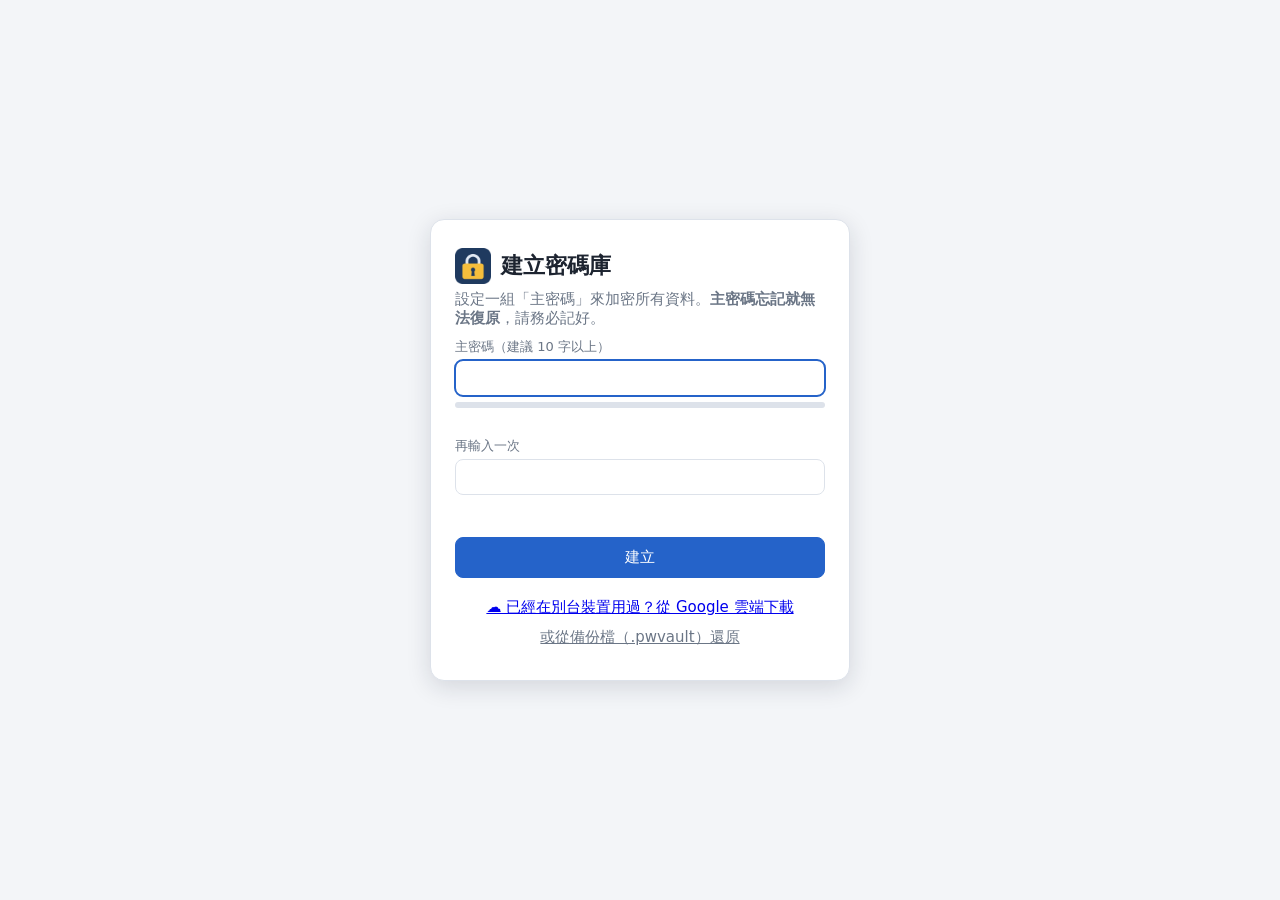
==== web/index.html @ 7780e689 "v1.1.0：Google 雲端同步（只上傳密文） Apps Script 綁定試算表存加密密碼庫，版本號衝突時先合併再上傳； 刪除改用墓碑紀錄；新裝置可從雲端下載；別台改主密碼會提示輸入。  Co-" ====
<!doctype html>
<html lang="zh-Hant">
<head>
<meta charset="utf-8">
<meta name="viewport" content="width=device-width, initial-scale=1, viewport-fit=cover">
<meta http-equiv="Content-Security-Policy" content="default-src 'self'; script-src 'self'; style-src 'self' 'unsafe-inline'; img-src 'self' data: blob:; connect-src 'self' https://script.google.com https://script.googleusercontent.com http://127.0.0.1:* http://localhost:*; object-src 'none'; base-uri 'none'; form-action 'none'">
<meta name="referrer" content="no-referrer">
<meta name="theme-color" content="#1f3a5f">
<meta name="apple-mobile-web-app-capable" content="yes">
<meta name="apple-mobile-web-app-title" content="帳號密碼">
<title>帳號密碼紀錄系統</title>
<link rel="manifest" href="manifest.webmanifest">
<link rel="icon" href="icons/icon-192.png">
<link rel="apple-touch-icon" href="icons/icon-180.png">
<link rel="stylesheet" href="styles.css?v=2">
</head>
<body>
<div id="app"><div class="center muted">載入中…</div></div>
<div id="modal" class="modal hidden"></div>
<div id="toast" class="toast hidden"></div>
<script src="config.js?v=2"></script>
<script src="vault.js?v=2"></script>
<script src="app.js?v=2"></script>
</body>
</html>
---- web/styles.css ----
:root {
  --bg: #f3f5f8; --panel: #fff; --line: #dde2ea; --text: #1d2430; --muted: #6b7686;
  --accent: #2563c9; --accent-2: #1f3a5f; --danger: #c83737; --ok: #1e8a4c; --warn: #c27a00;
  --sel: #e7efff; --input: #fff; --shadow: 0 6px 24px rgba(20, 30, 50, .14);
  font-family: "Microsoft JhengHei UI", "Microsoft JhengHei", "PingFang TC", "Noto Sans TC", system-ui, sans-serif;
  color-scheme: light;
}
@media (prefers-color-scheme: dark) {
  :root {
    --bg: #12161d; --panel: #1b212b; --line: #2c3442; --text: #e3e8ef; --muted: #8d98a8;
    --accent: #5b93f0; --accent-2: #0f1a2a; --sel: #233452; --input: #141a22; --shadow: 0 6px 24px rgba(0, 0, 0, .5);
    color-scheme: dark;
  }
}
* { box-sizing: border-box; }
html, body { margin: 0; height: 100%; background: var(--bg); color: var(--text); }
body { font-size: 15px; -webkit-text-size-adjust: 100%; }
button, input, select, textarea { font: inherit; color: inherit; }
.hidden { display: none !important; }
.muted { color: var(--muted); }
.center { display: flex; align-items: center; justify-content: center; min-height: 100vh; }
.mono { font-family: Consolas, "Cascadia Mono", Menlo, monospace; letter-spacing: .02em; }

button { cursor: pointer; border: 1px solid var(--line); background: var(--panel); border-radius: 8px; padding: 7px 12px; }
button:hover { border-color: var(--accent); }
button.primary { background: var(--accent); border-color: var(--accent); color: #fff; }
button.danger { color: var(--danger); }
button.icon { padding: 5px 8px; min-width: 34px; }
button:disabled { opacity: .5; cursor: default; }
input, select, textarea { background: var(--input); border: 1px solid var(--line); border-radius: 8px; padding: 8px 10px; width: 100%; }
input:focus, select:focus, textarea:focus { outline: 2px solid var(--accent); outline-offset: -1px; }
textarea { min-height: 90px; resize: vertical; }
label.f { display: block; margin: 10px 0 4px; font-size: 13px; color: var(--muted); }
.row { display: flex; gap: 6px; align-items: center; }
.row > input { flex: 1; min-width: 0; }
.check { display: flex; gap: 6px; align-items: center; margin: 6px 0; }
.check input { width: auto; }

/* 解鎖畫面 */
.lock-card { width: min(420px, calc(100vw - 32px)); background: var(--panel); border: 1px solid var(--line); border-radius: 14px; padding: 28px 24px; box-shadow: var(--shadow); }
.lock-card h1 { margin: 0 0 6px; font-size: 22px; display: flex; gap: 10px; align-items: center; }
.lock-card h1 img { width: 36px; height: 36px; }
.lock-card .err { color: var(--danger); min-height: 1.4em; margin-top: 8px; font-size: 14px; }
.lock-card button.primary { width: 100%; margin-top: 14px; padding: 10px; }

/* 主畫面 */
.shell { display: grid; grid-template-columns: 210px minmax(260px, 360px) 1fr; height: 100vh; height: 100dvh; }
.side { background: var(--accent-2); color: #dbe5f3; overflow-y: auto; padding: 12px 8px; display: flex; flex-direction: column; }
.side .brand { display: flex; gap: 8px; align-items: center; font-weight: 700; padding: 4px 8px 12px; color: #fff; }
.side .brand img { width: 26px; height: 26px; }
.side h4 { margin: 14px 8px 4px; font-size: 12px; color: #8fa3bf; font-weight: 600; }
.side a { display: flex; justify-content: space-between; gap: 6px; padding: 6px 10px; border-radius: 7px; color: inherit; text-decoration: none; cursor: pointer; overflow: hidden; }
.side a span:first-child { overflow: hidden; text-overflow: ellipsis; white-space: nowrap; }
.side a:hover { background: rgba(255, 255, 255, .08); }
.side a.on { background: rgba(255, 255, 255, .18); color: #fff; }
.side a .n { color: #8fa3bf; font-size: 12px; flex: none; }
.side a.bad .n { color: #ffb4a8; }
.side .grow { flex: 1; }
.side a.sync { margin: 0 8px; font-size: 13px; background: rgba(255, 255, 255, .06); }
.side a.sync.bad { color: #ffb4a8; }
.side .tools { display: grid; gap: 6px; padding: 8px; }
.side .tools button { background: rgba(255, 255, 255, .08); border-color: transparent; color: #fff; text-align: left; }

.list { border-right: 1px solid var(--line); background: var(--panel); display: flex; flex-direction: column; min-height: 0; }
.list .top { padding: 10px; border-bottom: 1px solid var(--line); display: flex; gap: 6px; }
.list .items { overflow-y: auto; flex: 1; }
.item { display: flex; gap: 10px; align-items: center; padding: 9px 12px; border-bottom: 1px solid var(--line); cursor: pointer; }
.item:hover { background: var(--bg); }
.item.on { background: var(--sel); }
.item .av { width: 34px; height: 34px; border-radius: 8px; display: grid; place-items: center; color: #fff; font-weight: 700; flex: none; }
.item .t { font-weight: 600; white-space: nowrap; overflow: hidden; text-overflow: ellipsis; }
.item .s { font-size: 13px; color: var(--muted); white-space: nowrap; overflow: hidden; text-overflow: ellipsis; }
.item .meta { min-width: 0; flex: 1; }
.item .star { color: #e0a800; }
.empty { padding: 30px 16px; text-align: center; color: var(--muted); }

.detail { overflow-y: auto; padding: 18px 24px 40px; min-width: 0; }
.detail .head { display: flex; gap: 12px; align-items: center; margin-bottom: 12px; }
.detail .head h2 { margin: 0; font-size: 21px; flex: 1; min-width: 0; overflow-wrap: anywhere; }
.detail .head .av { width: 44px; height: 44px; font-size: 20px; border-radius: 10px; display: grid; place-items: center; color: #fff; font-weight: 700; flex: none; }
.field { background: var(--panel); border: 1px solid var(--line); border-radius: 10px; padding: 10px 12px; margin-bottom: 8px; }
.field .k { font-size: 12px; color: var(--muted); margin-bottom: 3px; }
.field .v { display: flex; gap: 8px; align-items: center; }
.field .v .val { flex: 1; min-width: 0; overflow-wrap: anywhere; white-space: pre-wrap; }
.field .v a { color: var(--accent); }
.chips { display: flex; flex-wrap: wrap; gap: 6px; }
.chip { background: var(--sel); color: var(--accent); border-radius: 99px; padding: 2px 10px; font-size: 13px; cursor: pointer; }
.actions { display: flex; gap: 8px; flex-wrap: wrap; margin-top: 14px; }
.meter { height: 6px; border-radius: 3px; background: var(--line); overflow: hidden; margin-top: 6px; }
.meter i { display: block; height: 100%; }
.sl { font-size: 12px; margin-top: 3px; min-height: 1.3em; }
.s0, .s1 { color: var(--danger); } .s2 { color: var(--warn); } .s3, .s4 { color: var(--ok); }
.bg0, .bg1 { background: var(--danger); } .bg2 { background: var(--warn); } .bg3, .bg4 { background: var(--ok); }
details.hist { margin-top: 10px; } details.hist summary { cursor: pointer; color: var(--muted); font-size: 13px; }
.back { display: none; }

/* 視窗 */
.modal { position: fixed; inset: 0; background: rgba(10, 15, 25, .45); display: flex; align-items: center; justify-content: center; z-index: 50; padding: 16px; }
.dialog { background: var(--panel); border-radius: 14px; box-shadow: var(--shadow); width: min(540px, 100%); max-height: calc(100vh - 32px); overflow-y: auto; padding: 18px 20px; }
.dialog h3 { margin: 0 0 8px; }
.dialog .btns { display: flex; justify-content: flex-end; gap: 8px; margin-top: 16px; flex-wrap: wrap; }
.dialog .gen-out { font-size: 20px; padding: 12px; background: var(--bg); border-radius: 8px; overflow-wrap: anywhere; min-height: 52px; }
.dialog section { border-top: 1px solid var(--line); padding-top: 10px; margin-top: 12px; }
.dialog section h4 { margin: 0 0 6px; font-size: 14px; }
.dialog .grid2 { display: grid; grid-template-columns: 1fr 1fr; gap: 6px 14px; }
input[type=range] { padding: 0; }

.toast { position: fixed; left: 50%; bottom: 24px; transform: translateX(-50%); background: #222b38; color: #fff; padding: 9px 16px; border-radius: 99px; z-index: 60; box-shadow: var(--shadow); max-width: calc(100vw - 32px); }

/* 手機：單欄 */
@media (max-width: 760px) {
  .shell { grid-template-columns: 1fr; }
  .side { display: none; }
  .shell.side-open .side { display: flex; position: fixed; inset: 0 25% 0 0; z-index: 40; box-shadow: var(--shadow); }
  .shell .detail { display: none; }
  .shell.show-detail .list { display: none; }
  .shell.show-detail .detail { display: block; padding: 12px 16px 40px; }
  .back { display: inline-block; }
  .list .top { padding-top: max(10px, env(safe-area-inset-top)); }
  .detail { padding-top: max(12px, env(safe-area-inset-top)) !important; }
}
@media (min-width: 761px) { .menu-btn { display: none; } }
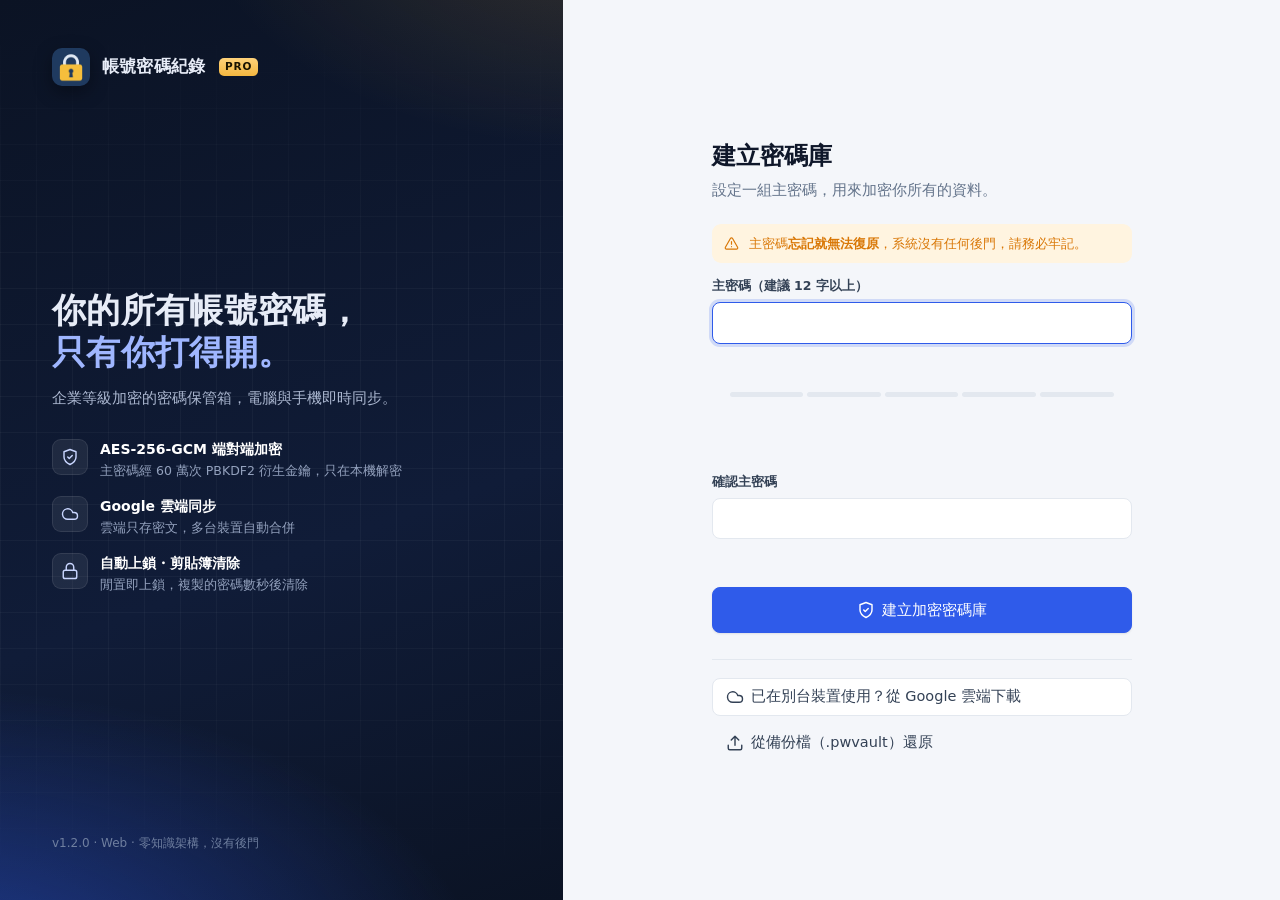
==== commit 2d4b1d8b: "v1.2.0：企業版 PRO 介面（線條圖示、總覽儀表板、分欄登入頁、深淺色） Co-Authored-By: Claude Opus 5.5 <noreply@anthropic.com>" ====
--- a/web/index.html
+++ b/web/index.html
@@ -12,14 +12,14 @@
 <link rel="manifest" href="manifest.webmanifest">
 <link rel="icon" href="icons/icon-192.png">
 <link rel="apple-touch-icon" href="icons/icon-180.png">
-<link rel="stylesheet" href="styles.css?v=2">
+<link rel="stylesheet" href="styles.css?v=4">
 </head>
 <body>
 <div id="app"><div class="center muted">載入中…</div></div>
 <div id="modal" class="modal hidden"></div>
 <div id="toast" class="toast hidden"></div>
-<script src="config.js?v=2"></script>
-<script src="vault.js?v=2"></script>
-<script src="app.js?v=2"></script>
+<script src="config.js?v=4"></script>
+<script src="vault.js?v=4"></script>
+<script src="app.js?v=4"></script>
 </body>
 </html>
--- a/web/styles.css
+++ b/web/styles.css
@@ -1,122 +1,271 @@
+/* 帳號密碼紀錄 PRO — 企業版介面 */
 :root {
-  --bg: #f3f5f8; --panel: #fff; --line: #dde2ea; --text: #1d2430; --muted: #6b7686;
-  --accent: #2563c9; --accent-2: #1f3a5f; --danger: #c83737; --ok: #1e8a4c; --warn: #c27a00;
-  --sel: #e7efff; --input: #fff; --shadow: 0 6px 24px rgba(20, 30, 50, .14);
-  font-family: "Microsoft JhengHei UI", "Microsoft JhengHei", "PingFang TC", "Noto Sans TC", system-ui, sans-serif;
+  --bg: #f4f6fa; --panel: #ffffff; --subtle: #f8fafc; --line: #e3e8ef; --line-2: #eef1f6;
+  --text: #0f172a; --text-2: #334155; --muted: #64748b; --faint: #94a3b8;
+  --primary: #2f5bea; --primary-h: #2449c7; --primary-soft: #eaf0ff; --primary-ink: #1d3fae;
+  --danger: #dc2626; --danger-soft: #fdecec; --ok: #16a34a; --ok-soft: #e8f7ee; --warn: #d97706; --warn-soft: #fff4e0;
+  --gold: #f4b740;
+  --side: #0b1324; --side-2: #131d33; --side-line: #1e2a44; --side-text: #c4cee0; --side-muted: #6b7a99;
+  --input: #ffffff; --ring: 0 0 0 3px rgba(47, 91, 234, .18);
+  --sh-1: 0 1px 2px rgba(15, 23, 42, .06), 0 1px 3px rgba(15, 23, 42, .04);
+  --sh-2: 0 10px 30px -8px rgba(15, 23, 42, .18), 0 2px 6px rgba(15, 23, 42, .06);
+  --sh-3: 0 24px 60px -12px rgba(15, 23, 42, .35);
+  --r: 10px; --r-lg: 14px;
+  font-family: "Segoe UI Variable Text", "Segoe UI", "Microsoft JhengHei UI", "Microsoft JhengHei", "PingFang TC", "Noto Sans TC", system-ui, sans-serif;
   color-scheme: light;
 }
 @media (prefers-color-scheme: dark) {
   :root {
-    --bg: #12161d; --panel: #1b212b; --line: #2c3442; --text: #e3e8ef; --muted: #8d98a8;
-    --accent: #5b93f0; --accent-2: #0f1a2a; --sel: #233452; --input: #141a22; --shadow: 0 6px 24px rgba(0, 0, 0, .5);
+    --bg: #0a0f1c; --panel: #111827; --subtle: #0f1626; --line: #1f2a3d; --line-2: #18223a;
+    --text: #e6eaf2; --text-2: #c3cad8; --muted: #8b97ad; --faint: #5d6a82;
+    --primary: #5b82ff; --primary-h: #7896ff; --primary-soft: #1a2747; --primary-ink: #a9bcff;
+    --danger: #f26b6b; --danger-soft: #3a1717; --ok: #3ccf7a; --ok-soft: #10301f; --warn: #f0a63a; --warn-soft: #36270d;
+    --side: #070b16; --side-2: #0f1628; --side-line: #18213a;
+    --input: #0d1424; --ring: 0 0 0 3px rgba(91, 130, 255, .25);
+    --sh-1: 0 1px 2px rgba(0, 0, 0, .4); --sh-2: 0 12px 32px -8px rgba(0, 0, 0, .6); --sh-3: 0 24px 60px -12px rgba(0, 0, 0, .7);
     color-scheme: dark;
   }
 }
 * { box-sizing: border-box; }
 html, body { margin: 0; height: 100%; background: var(--bg); color: var(--text); }
-body { font-size: 15px; -webkit-text-size-adjust: 100%; }
+body { font-size: 14.5px; line-height: 1.5; -webkit-text-size-adjust: 100%; -webkit-font-smoothing: antialiased; }
 button, input, select, textarea { font: inherit; color: inherit; }
+a { color: var(--primary); text-decoration: none; }
+a:hover { text-decoration: underline; }
 .hidden { display: none !important; }
 .muted { color: var(--muted); }
-.center { display: flex; align-items: center; justify-content: center; min-height: 100vh; }
-.mono { font-family: Consolas, "Cascadia Mono", Menlo, monospace; letter-spacing: .02em; }
-
-button { cursor: pointer; border: 1px solid var(--line); background: var(--panel); border-radius: 8px; padding: 7px 12px; }
-button:hover { border-color: var(--accent); }
-button.primary { background: var(--accent); border-color: var(--accent); color: #fff; }
+.center { display: flex; align-items: center; justify-content: center; min-height: 100vh; padding: 16px; }
+.mono { font-family: "Cascadia Mono", Consolas, "SF Mono", Menlo, monospace; letter-spacing: .02em; }
+svg.i { width: 18px; height: 18px; flex: none; stroke: currentColor; fill: none; stroke-width: 1.9; stroke-linecap: round; stroke-linejoin: round; vertical-align: -4px; }
+svg.i.sm { width: 15px; height: 15px; vertical-align: -3px; }
+svg.i.lg { width: 22px; height: 22px; }
+
+/* 按鈕 */
+button { cursor: pointer; display: inline-flex; align-items: center; justify-content: center; gap: 7px; border: 1px solid var(--line); background: var(--panel); color: var(--text-2); border-radius: 8px; padding: 7px 13px; font-weight: 500; transition: background .15s, border-color .15s, color .15s, box-shadow .15s; box-shadow: var(--sh-1); white-space: nowrap; }
+button:hover { border-color: #c9d2e0; background: var(--subtle); color: var(--text); }
+button:focus-visible { outline: none; box-shadow: var(--ring); }
+button.primary { background: var(--primary); border-color: var(--primary); color: #fff; }
+button.primary:hover { background: var(--primary-h); border-color: var(--primary-h); color: #fff; }
 button.danger { color: var(--danger); }
-button.icon { padding: 5px 8px; min-width: 34px; }
-button:disabled { opacity: .5; cursor: default; }
-input, select, textarea { background: var(--input); border: 1px solid var(--line); border-radius: 8px; padding: 8px 10px; width: 100%; }
-input:focus, select:focus, textarea:focus { outline: 2px solid var(--accent); outline-offset: -1px; }
-textarea { min-height: 90px; resize: vertical; }
-label.f { display: block; margin: 10px 0 4px; font-size: 13px; color: var(--muted); }
+button.danger:hover { background: var(--danger-soft); border-color: transparent; }
+button.danger-solid { background: var(--danger); border-color: var(--danger); color: #fff; }
+button.ghost { background: transparent; border-color: transparent; box-shadow: none; }
+button.ghost:hover { background: var(--line-2); }
+button.icon { padding: 7px; width: 34px; height: 34px; }
+button:disabled { opacity: .55; cursor: default; }
+@media (prefers-color-scheme: dark) { button:hover { border-color: #2b3953; } }
+
+/* 表單 */
+input, select, textarea { background: var(--input); border: 1px solid var(--line); border-radius: 8px; padding: 9px 12px; width: 100%; transition: border-color .15s, box-shadow .15s; }
+input::placeholder, textarea::placeholder { color: var(--faint); }
+input:focus, select:focus, textarea:focus { outline: none; border-color: var(--primary); box-shadow: var(--ring); }
+textarea { min-height: 96px; resize: vertical; }
+label.f { display: block; margin: 14px 0 6px; font-size: 12.5px; font-weight: 600; color: var(--text-2); }
 .row { display: flex; gap: 6px; align-items: center; }
 .row > input { flex: 1; min-width: 0; }
-.check { display: flex; gap: 6px; align-items: center; margin: 6px 0; }
-.check input { width: auto; }
-
-/* 解鎖畫面 */
-.lock-card { width: min(420px, calc(100vw - 32px)); background: var(--panel); border: 1px solid var(--line); border-radius: 14px; padding: 28px 24px; box-shadow: var(--shadow); }
-.lock-card h1 { margin: 0 0 6px; font-size: 22px; display: flex; gap: 10px; align-items: center; }
-.lock-card h1 img { width: 36px; height: 36px; }
-.lock-card .err { color: var(--danger); min-height: 1.4em; margin-top: 8px; font-size: 14px; }
-.lock-card button.primary { width: 100%; margin-top: 14px; padding: 10px; }
-
-/* 主畫面 */
-.shell { display: grid; grid-template-columns: 210px minmax(260px, 360px) 1fr; height: 100vh; height: 100dvh; }
-.side { background: var(--accent-2); color: #dbe5f3; overflow-y: auto; padding: 12px 8px; display: flex; flex-direction: column; }
-.side .brand { display: flex; gap: 8px; align-items: center; font-weight: 700; padding: 4px 8px 12px; color: #fff; }
-.side .brand img { width: 26px; height: 26px; }
-.side h4 { margin: 14px 8px 4px; font-size: 12px; color: #8fa3bf; font-weight: 600; }
-.side a { display: flex; justify-content: space-between; gap: 6px; padding: 6px 10px; border-radius: 7px; color: inherit; text-decoration: none; cursor: pointer; overflow: hidden; }
-.side a span:first-child { overflow: hidden; text-overflow: ellipsis; white-space: nowrap; }
-.side a:hover { background: rgba(255, 255, 255, .08); }
-.side a.on { background: rgba(255, 255, 255, .18); color: #fff; }
-.side a .n { color: #8fa3bf; font-size: 12px; flex: none; }
-.side a.bad .n { color: #ffb4a8; }
-.side .grow { flex: 1; }
-.side a.sync { margin: 0 8px; font-size: 13px; background: rgba(255, 255, 255, .06); }
-.side a.sync.bad { color: #ffb4a8; }
-.side .tools { display: grid; gap: 6px; padding: 8px; }
-.side .tools button { background: rgba(255, 255, 255, .08); border-color: transparent; color: #fff; text-align: left; }
-
-.list { border-right: 1px solid var(--line); background: var(--panel); display: flex; flex-direction: column; min-height: 0; }
-.list .top { padding: 10px; border-bottom: 1px solid var(--line); display: flex; gap: 6px; }
-.list .items { overflow-y: auto; flex: 1; }
-.item { display: flex; gap: 10px; align-items: center; padding: 9px 12px; border-bottom: 1px solid var(--line); cursor: pointer; }
-.item:hover { background: var(--bg); }
-.item.on { background: var(--sel); }
-.item .av { width: 34px; height: 34px; border-radius: 8px; display: grid; place-items: center; color: #fff; font-weight: 700; flex: none; }
-.item .t { font-weight: 600; white-space: nowrap; overflow: hidden; text-overflow: ellipsis; }
-.item .s { font-size: 13px; color: var(--muted); white-space: nowrap; overflow: hidden; text-overflow: ellipsis; }
+.check { display: flex; gap: 8px; align-items: center; margin: 6px 0; cursor: pointer; color: var(--text-2); }
+.check input { width: 16px; height: 16px; accent-color: var(--primary); }
+.err { color: var(--danger); min-height: 1.5em; margin-top: 10px; font-size: 13px; }
+.input-icon { position: relative; flex: 1; min-width: 0; }
+.input-icon > svg { position: absolute; left: 11px; top: 50%; transform: translateY(-50%); color: var(--faint); pointer-events: none; }
+.input-icon > input { padding-left: 36px; }
+
+/* 強度條：五格 */
+.meter { display: grid; grid-template-columns: repeat(5, 1fr); gap: 4px; margin-top: 8px; }
+.meter i { height: 5px; border-radius: 3px; background: var(--line); }
+.meter.s0 i:nth-child(-n+1), .meter.s1 i:nth-child(-n+2) { background: var(--danger); }
+.meter.s2 i:nth-child(-n+3) { background: var(--warn); }
+.meter.s3 i:nth-child(-n+4), .meter.s4 i { background: var(--ok); }
+.meter.empty i { background: var(--line) !important; }
+.sl { font-size: 12px; margin-top: 5px; min-height: 1.4em; color: var(--muted); }
+.s0, .s1 { color: var(--danger); } .s2 { color: var(--warn); } .s3, .s4 { color: var(--ok); }
+
+/* ===== 解鎖 / 建立 ===== */
+.auth { display: grid; grid-template-columns: minmax(340px, 44%) 1fr; min-height: 100vh; min-height: 100dvh; }
+.auth-brand { position: relative; overflow: hidden; color: #e7ecf7; padding: 48px 52px; display: flex; flex-direction: column;
+  background: radial-gradient(900px 500px at -10% 110%, rgba(47, 91, 234, .55), transparent 60%), radial-gradient(700px 400px at 110% -10%, rgba(244, 183, 64, .18), transparent 60%), linear-gradient(160deg, #0b1324, #101c38 60%, #0b1324); }
+.auth-brand::after { content: ""; position: absolute; inset: 0; background-image: linear-gradient(rgba(255, 255, 255, .035) 1px, transparent 1px), linear-gradient(90deg, rgba(255, 255, 255, .035) 1px, transparent 1px); background-size: 36px 36px; mask-image: linear-gradient(180deg, transparent, #000 30%, #000 70%, transparent); pointer-events: none; }
+.logo { display: flex; align-items: center; gap: 12px; font-weight: 700; font-size: 17px; letter-spacing: .01em; position: relative; z-index: 1; }
+.logo img { width: 38px; height: 38px; border-radius: 10px; box-shadow: 0 6px 18px rgba(0, 0, 0, .35); }
+.pro { display: inline-block; font-size: 10.5px; font-weight: 800; letter-spacing: .08em; color: #1a1300; background: linear-gradient(180deg, #ffd27a, var(--gold)); border-radius: 5px; padding: 1px 6px; margin-left: 2px; vertical-align: 2px; }
+.auth-brand h1 { font-size: 34px; line-height: 1.25; margin: auto 0 14px; font-weight: 700; position: relative; z-index: 1; letter-spacing: .01em; }
+.auth-brand h1 span { color: #9fb6ff; }
+.auth-brand p.lead { color: #aab6cf; margin: 0 0 30px; max-width: 420px; position: relative; z-index: 1; }
+.feats { display: grid; gap: 14px; margin-bottom: auto; position: relative; z-index: 1; }
+.feat { display: flex; gap: 12px; align-items: flex-start; }
+.feat .fi { width: 36px; height: 36px; border-radius: 9px; display: grid; place-items: center; background: rgba(255, 255, 255, .07); border: 1px solid rgba(255, 255, 255, .09); color: #c9d6ff; flex: none; }
+.feat b { display: block; font-size: 14px; color: #fff; }
+.feat small { color: #93a1bd; font-size: 12.5px; }
+.auth-foot { margin-top: 36px; font-size: 12px; color: #6f7f9f; position: relative; z-index: 1; }
+.auth-main { display: flex; align-items: center; justify-content: center; padding: 32px 20px; }
+.auth-card { width: min(420px, 100%); }
+.auth-card h2 { margin: 0 0 6px; font-size: 24px; font-weight: 700; }
+.auth-card .sub { color: var(--muted); margin-bottom: 22px; }
+.auth-card button.primary.block { width: 100%; margin-top: 18px; padding: 11px; font-size: 15px; }
+.auth-alt { margin-top: 26px; padding-top: 18px; border-top: 1px solid var(--line); display: grid; gap: 8px; }
+.auth-alt button { justify-content: flex-start; width: 100%; box-shadow: none; }
+.notice { display: flex; gap: 10px; padding: 10px 12px; border-radius: 9px; background: var(--warn-soft); color: var(--warn); font-size: 13px; margin-bottom: 4px; }
+.notice svg { margin-top: 2px; }
+
+/* ===== 主畫面 ===== */
+.shell { display: grid; grid-template-columns: 236px minmax(280px, 380px) 1fr; height: 100vh; height: 100dvh; }
+.side { background: var(--side); color: var(--side-text); overflow: hidden; padding: 16px 12px 12px; display: flex; flex-direction: column; border-right: 1px solid var(--side-line); min-height: 0; }
+.side .logo { padding: 2px 8px 14px; color: #fff; font-size: 14.5px; gap: 10px; white-space: nowrap; }
+.side .nav { flex: 1; min-height: 0; overflow-y: auto; margin: 0 -12px; padding: 0 12px 12px; scrollbar-width: thin; scrollbar-color: var(--side-line) transparent; }
+.side .nav a.on::before { left: -12px; }
+.side .logo img { width: 32px; height: 32px; }
+.side h4 { margin: 18px 10px 6px; font-size: 11px; color: var(--side-muted); font-weight: 700; letter-spacing: .08em; text-transform: uppercase; }
+.side a { position: relative; display: flex; align-items: center; gap: 10px; padding: 7px 10px; border-radius: 8px; color: inherit; text-decoration: none; cursor: pointer; font-size: 14px; }
+.side a .lbl { flex: 1; min-width: 0; overflow: hidden; text-overflow: ellipsis; white-space: nowrap; }
+.side a svg { color: var(--side-muted); }
+.side a:hover { background: var(--side-2); color: #fff; }
+.side a.on { background: linear-gradient(90deg, rgba(91, 130, 255, .22), rgba(91, 130, 255, .08)); color: #fff; }
+.side a.on::before { content: ""; position: absolute; left: -12px; top: 7px; bottom: 7px; width: 3px; border-radius: 0 3px 3px 0; background: #6d8dff; }
+.side a.on svg { color: #9fb6ff; }
+.side a .n { font-size: 11.5px; color: var(--side-muted); background: rgba(255, 255, 255, .05); border-radius: 99px; padding: 0 8px; min-width: 24px; text-align: center; line-height: 19px; }
+.side a.bad .n { background: rgba(242, 107, 107, .18); color: #ffb0b0; }
+.side .grow { flex: 1; min-height: 16px; }
+.side .sync { margin: 0 0 10px; border: 1px solid var(--side-line); background: var(--side-2); font-size: 13px; }
+.side .sync .dot { width: 8px; height: 8px; border-radius: 50%; background: var(--ok); box-shadow: 0 0 0 3px rgba(60, 207, 122, .18); flex: none; }
+.side .sync.busy .dot { background: #6d8dff; box-shadow: 0 0 0 3px rgba(109, 141, 255, .2); animation: pulse 1s infinite alternate; }
+.side .sync.bad .dot, .side .sync.bad { color: #ffb0b0; }
+.side .sync.bad .dot { background: #f26b6b; box-shadow: 0 0 0 3px rgba(242, 107, 107, .2); }
+.side .sync.off .dot { background: var(--side-muted); box-shadow: none; }
+.side .sync.wait .dot { background: var(--gold); box-shadow: 0 0 0 3px rgba(244, 183, 64, .2); }
+@keyframes pulse { to { opacity: .35; } }
+.side .tools { display: grid; gap: 2px; border-top: 1px solid var(--side-line); padding-top: 10px; }
+.side .tools a { font-size: 13.5px; }
+
+.list { background: var(--panel); border-right: 1px solid var(--line); display: flex; flex-direction: column; min-height: 0; }
+.list .top { padding: 14px 14px 10px; display: flex; gap: 8px; align-items: center; }
+.list .bar { display: flex; align-items: center; justify-content: space-between; padding: 0 16px 8px; font-size: 12px; color: var(--muted); border-bottom: 1px solid var(--line); }
+.list .bar b { color: var(--text-2); font-weight: 600; }
+.list .bar select { width: auto; padding: 3px 24px 3px 8px; font-size: 12px; border-radius: 6px; background-color: var(--subtle); }
+.list .items { overflow-y: auto; flex: 1; padding: 6px 8px 16px; }
+.item { display: flex; gap: 12px; align-items: center; padding: 9px 10px; border-radius: 9px; cursor: pointer; border: 1px solid transparent; margin-bottom: 2px; }
+.item:hover { background: var(--subtle); }
+.item.on { background: var(--primary-soft); border-color: rgba(47, 91, 234, .18); }
+.av { width: 36px; height: 36px; border-radius: 9px; display: grid; place-items: center; color: #fff; font-weight: 700; flex: none; font-size: 15px; box-shadow: inset 0 0 0 1px rgba(255, 255, 255, .15); }
 .item .meta { min-width: 0; flex: 1; }
-.item .star { color: #e0a800; }
-.empty { padding: 30px 16px; text-align: center; color: var(--muted); }
-
-.detail { overflow-y: auto; padding: 18px 24px 40px; min-width: 0; }
-.detail .head { display: flex; gap: 12px; align-items: center; margin-bottom: 12px; }
-.detail .head h2 { margin: 0; font-size: 21px; flex: 1; min-width: 0; overflow-wrap: anywhere; }
-.detail .head .av { width: 44px; height: 44px; font-size: 20px; border-radius: 10px; display: grid; place-items: center; color: #fff; font-weight: 700; flex: none; }
-.field { background: var(--panel); border: 1px solid var(--line); border-radius: 10px; padding: 10px 12px; margin-bottom: 8px; }
-.field .k { font-size: 12px; color: var(--muted); margin-bottom: 3px; }
-.field .v { display: flex; gap: 8px; align-items: center; }
-.field .v .val { flex: 1; min-width: 0; overflow-wrap: anywhere; white-space: pre-wrap; }
-.field .v a { color: var(--accent); }
+.item .t { font-weight: 600; white-space: nowrap; overflow: hidden; text-overflow: ellipsis; color: var(--text); }
+.item .s { font-size: 12.5px; color: var(--muted); white-space: nowrap; overflow: hidden; text-overflow: ellipsis; }
+.item .star { color: var(--gold); display: flex; }
+.item .star svg { fill: var(--gold); }
+.side a kbd { background: rgba(255, 255, 255, .06); border-color: var(--side-line); color: var(--side-muted); }
+.list .top .input-icon { flex: 1; }
+.item .flag { width: 7px; height: 7px; border-radius: 50%; background: var(--danger); flex: none; }
+.empty { padding: 40px 18px; text-align: center; color: var(--muted); }
+.empty .ei { width: 52px; height: 52px; margin: 0 auto 12px; border-radius: 14px; display: grid; place-items: center; background: var(--primary-soft); color: var(--primary); }
+
+.detail { overflow-y: auto; min-width: 0; background: var(--bg); }
+.dwrap { max-width: 860px; margin: 0 auto; padding: 22px 28px 48px; }
+.hero { display: flex; gap: 16px; align-items: center; background: var(--panel); border: 1px solid var(--line); border-radius: var(--r-lg); padding: 18px 20px; box-shadow: var(--sh-1); }
+.hero .av { width: 54px; height: 54px; border-radius: 13px; font-size: 22px; }
+.hero .ht { flex: 1; min-width: 0; }
+.hero h2 { margin: 0; font-size: 20px; font-weight: 700; overflow-wrap: anywhere; }
+.hero .hs { color: var(--muted); font-size: 13px; display: flex; gap: 8px; flex-wrap: wrap; align-items: center; margin-top: 2px; }
+.hero .acts { display: flex; gap: 6px; flex-wrap: wrap; justify-content: flex-end; }
+.fav-on { color: var(--gold) !important; }
+.fav-on svg { fill: var(--gold); }
+.card { background: var(--panel); border: 1px solid var(--line); border-radius: var(--r-lg); margin-top: 14px; box-shadow: var(--sh-1); overflow: hidden; }
+.card > h3 { margin: 0; padding: 12px 18px; font-size: 12px; font-weight: 700; letter-spacing: .06em; color: var(--muted); text-transform: uppercase; border-bottom: 1px solid var(--line-2); display: flex; align-items: center; gap: 8px; background: var(--subtle); }
+.card .cb { padding: 4px 18px 16px; }
+.fr { display: grid; grid-template-columns: 110px 1fr auto; gap: 12px; align-items: center; padding: 12px 18px; border-bottom: 1px solid var(--line-2); }
+.fr:last-child { border-bottom: 0; }
+.fr .k { font-size: 12.5px; color: var(--muted); display: flex; align-items: center; gap: 7px; font-weight: 500; }
+.fr .val { min-width: 0; overflow-wrap: anywhere; white-space: pre-wrap; color: var(--text); }
+.fr .ops { display: flex; gap: 2px; }
+.fr .ops button { color: var(--muted); }
+.fr .ops button:hover { color: var(--primary); }
 .chips { display: flex; flex-wrap: wrap; gap: 6px; }
-.chip { background: var(--sel); color: var(--accent); border-radius: 99px; padding: 2px 10px; font-size: 13px; cursor: pointer; }
-.actions { display: flex; gap: 8px; flex-wrap: wrap; margin-top: 14px; }
-.meter { height: 6px; border-radius: 3px; background: var(--line); overflow: hidden; margin-top: 6px; }
-.meter i { display: block; height: 100%; }
-.sl { font-size: 12px; margin-top: 3px; min-height: 1.3em; }
-.s0, .s1 { color: var(--danger); } .s2 { color: var(--warn); } .s3, .s4 { color: var(--ok); }
-.bg0, .bg1 { background: var(--danger); } .bg2 { background: var(--warn); } .bg3, .bg4 { background: var(--ok); }
-details.hist { margin-top: 10px; } details.hist summary { cursor: pointer; color: var(--muted); font-size: 13px; }
+.chip { display: inline-flex; align-items: center; gap: 5px; background: var(--primary-soft); color: var(--primary-ink); border-radius: 6px; padding: 2px 9px; font-size: 12.5px; cursor: pointer; font-weight: 500; }
+.chip:hover { filter: brightness(.96); }
+.badge { display: inline-flex; align-items: center; gap: 5px; border-radius: 99px; padding: 1px 9px; font-size: 12px; font-weight: 600; }
+.badge.ok { background: var(--ok-soft); color: var(--ok); } .badge.warn { background: var(--warn-soft); color: var(--warn); } .badge.bad { background: var(--danger-soft); color: var(--danger); }
+.metaline { display: flex; gap: 18px; flex-wrap: wrap; color: var(--muted); font-size: 12.5px; margin-top: 14px; padding: 0 4px; }
+.metaline span { display: inline-flex; align-items: center; gap: 6px; }
+.hist-row { display: flex; align-items: center; gap: 10px; padding: 9px 18px; border-top: 1px solid var(--line-2); font-size: 13px; }
+.hist-row .when { color: var(--muted); width: 140px; flex: none; }
+.hist-row .val { flex: 1; }
+details.card summary { list-style: none; cursor: pointer; padding: 12px 18px; font-size: 12px; font-weight: 700; letter-spacing: .06em; color: var(--muted); text-transform: uppercase; display: flex; gap: 8px; align-items: center; background: var(--subtle); }
+details.card summary::-webkit-details-marker { display: none; }
+.dangerzone { margin-top: 18px; display: flex; justify-content: flex-end; }
+
+/* 總覽 */
+.overview h1 { font-size: 22px; margin: 4px 0 2px; }
+.overview .sub { color: var(--muted); margin-bottom: 18px; }
+.kpis { display: grid; grid-template-columns: repeat(auto-fit, minmax(150px, 1fr)); gap: 12px; }
+.kpi { background: var(--panel); border: 1px solid var(--line); border-radius: var(--r-lg); padding: 16px; box-shadow: var(--sh-1); cursor: pointer; transition: border-color .15s, transform .15s; }
+.kpi:hover { border-color: var(--primary); transform: translateY(-1px); }
+.kpi .kh { display: flex; align-items: center; justify-content: space-between; color: var(--muted); font-size: 12.5px; font-weight: 600; }
+.kpi .kh span.ic { width: 30px; height: 30px; border-radius: 8px; display: grid; place-items: center; background: var(--primary-soft); color: var(--primary); }
+.kpi.bad .kh span.ic { background: var(--danger-soft); color: var(--danger); }
+.kpi.gold .kh span.ic { background: var(--warn-soft); color: var(--warn); }
+.kpi .kv { font-size: 28px; font-weight: 700; margin-top: 8px; line-height: 1.1; }
+.health { display: flex; gap: 20px; align-items: center; padding: 18px 20px; }
+.ring { --p: 0; width: 92px; height: 92px; border-radius: 50%; flex: none; display: grid; place-items: center; background: conic-gradient(var(--rc, var(--ok)) calc(var(--p) * 1%), var(--line) 0); }
+.ring > div { width: 74px; height: 74px; border-radius: 50%; background: var(--panel); display: grid; place-items: center; font-weight: 800; font-size: 22px; }
+.health h4 { margin: 0 0 4px; font-size: 15px; }
+.health p { margin: 0; color: var(--muted); font-size: 13px; }
+.keys { display: flex; flex-wrap: wrap; gap: 8px 16px; color: var(--muted); font-size: 12.5px; padding: 14px 18px; }
+kbd { font-family: inherit; font-size: 11.5px; background: var(--subtle); border: 1px solid var(--line); border-bottom-width: 2px; border-radius: 5px; padding: 0 6px; color: var(--text-2); }
+
+/* 編輯 */
+.form-grid { display: grid; grid-template-columns: 1fr 1fr; gap: 0 16px; }
+.form-grid .full { grid-column: 1 / -1; }
+.formbar { position: sticky; bottom: 0; display: flex; gap: 8px; justify-content: flex-end; padding: 14px 0 4px; background: linear-gradient(transparent, var(--bg) 30%); margin-top: 8px; }
 .back { display: none; }
 
 /* 視窗 */
-.modal { position: fixed; inset: 0; background: rgba(10, 15, 25, .45); display: flex; align-items: center; justify-content: center; z-index: 50; padding: 16px; }
-.dialog { background: var(--panel); border-radius: 14px; box-shadow: var(--shadow); width: min(540px, 100%); max-height: calc(100vh - 32px); overflow-y: auto; padding: 18px 20px; }
-.dialog h3 { margin: 0 0 8px; }
-.dialog .btns { display: flex; justify-content: flex-end; gap: 8px; margin-top: 16px; flex-wrap: wrap; }
-.dialog .gen-out { font-size: 20px; padding: 12px; background: var(--bg); border-radius: 8px; overflow-wrap: anywhere; min-height: 52px; }
-.dialog section { border-top: 1px solid var(--line); padding-top: 10px; margin-top: 12px; }
-.dialog section h4 { margin: 0 0 6px; font-size: 14px; }
-.dialog .grid2 { display: grid; grid-template-columns: 1fr 1fr; gap: 6px 14px; }
-input[type=range] { padding: 0; }
-
-.toast { position: fixed; left: 50%; bottom: 24px; transform: translateX(-50%); background: #222b38; color: #fff; padding: 9px 16px; border-radius: 99px; z-index: 60; box-shadow: var(--shadow); max-width: calc(100vw - 32px); }
-
+.modal { position: fixed; inset: 0; background: rgba(8, 12, 24, .5); backdrop-filter: blur(3px); display: flex; align-items: center; justify-content: center; z-index: 50; padding: 16px; animation: fade .15s; }
+@keyframes fade { from { opacity: 0; } }
+.dialog { background: var(--panel); border: 1px solid var(--line); border-radius: 16px; box-shadow: var(--sh-3); width: min(560px, 100%); max-height: calc(100vh - 32px); overflow-y: auto; padding: 0 24px; animation: pop .18s ease-out; }
+@keyframes pop { from { transform: translateY(8px) scale(.98); opacity: 0; } }
+.dialog > h3 { margin: 0 -24px 14px; padding: 18px 24px 14px; font-size: 16.5px; border-bottom: 1px solid var(--line-2); display: flex; align-items: center; gap: 10px; }
+.dialog > h3 .hi { width: 32px; height: 32px; border-radius: 9px; display: grid; place-items: center; background: var(--primary-soft); color: var(--primary); }
+.dialog > h3 .hi.bad { background: var(--danger-soft); color: var(--danger); }
+.dialog .btns { display: flex; justify-content: flex-end; gap: 8px; flex-wrap: wrap; margin: 20px -24px 0; padding: 14px 24px; border-top: 1px solid var(--line-2); background: var(--subtle); position: sticky; bottom: 0; }
+.dialog .gen-out { font-size: 21px; padding: 16px; background: var(--subtle); border: 1px dashed var(--line); border-radius: 10px; overflow-wrap: anywhere; min-height: 60px; text-align: center; color: var(--text); }
+.dialog section { border: 1px solid var(--line); border-radius: 12px; padding: 14px 16px; margin-top: 12px; }
+.dialog section h4 { margin: 0 0 4px; font-size: 14px; display: flex; align-items: center; gap: 8px; }
+.dialog section h4 svg { color: var(--primary); }
+.dialog section .desc { color: var(--muted); font-size: 12.5px; margin-bottom: 10px; }
+.dialog .grid2 { display: grid; grid-template-columns: 1fr 1fr; gap: 4px 16px; }
+.dialog p { color: var(--text-2); }
+input[type=range] { padding: 0; accent-color: var(--primary); border: 0; box-shadow: none; }
+
+.toast { position: fixed; left: 50%; bottom: 26px; transform: translateX(-50%); background: #0f172a; color: #fff; padding: 10px 18px; border-radius: 10px; z-index: 60; box-shadow: var(--sh-2); max-width: calc(100vw - 32px); display: flex; gap: 9px; align-items: center; font-size: 13.5px; border: 1px solid rgba(255, 255, 255, .08); animation: pop .2s; }
+.toast::before { content: ""; width: 8px; height: 8px; border-radius: 50%; background: var(--ok); flex: none; }
+.toast.bad::before { background: #f26b6b; }
+
+/* 平板 */
+@media (max-width: 1100px) {
+  .shell { grid-template-columns: 210px minmax(250px, 320px) 1fr; }
+  .form-grid { grid-template-columns: 1fr; }
+  .fr { grid-template-columns: 90px 1fr auto; }
+}
 /* 手機：單欄 */
 @media (max-width: 760px) {
+  .auth { grid-template-columns: 1fr; }
+  .auth-brand { padding: 28px 22px 24px; padding-top: max(28px, env(safe-area-inset-top)); }
+  .auth-brand h1 { font-size: 24px; margin-top: 22px; }
+  .auth-brand p.lead { margin-bottom: 0; }
+  .feats, .auth-foot { display: none; }
+  .auth-main { align-items: flex-start; padding-top: 26px; }
   .shell { grid-template-columns: 1fr; }
   .side { display: none; }
-  .shell.side-open .side { display: flex; position: fixed; inset: 0 25% 0 0; z-index: 40; box-shadow: var(--shadow); }
+  .shell.side-open .side { display: flex; position: fixed; inset: 0 22% 0 0; z-index: 40; box-shadow: var(--sh-3); padding-top: max(16px, env(safe-area-inset-top)); }
   .shell .detail { display: none; }
   .shell.show-detail .list { display: none; }
-  .shell.show-detail .detail { display: block; padding: 12px 16px 40px; }
-  .back { display: inline-block; }
-  .list .top { padding-top: max(10px, env(safe-area-inset-top)); }
-  .detail { padding-top: max(12px, env(safe-area-inset-top)) !important; }
-}
-@media (min-width: 761px) { .menu-btn { display: none; } }
+  .shell.show-detail .detail { display: block; }
+  .dwrap { padding: 12px 14px 40px; padding-top: max(12px, env(safe-area-inset-top)); }
+  .back { display: inline-flex; }
+  .list .top { padding-top: max(14px, env(safe-area-inset-top)); }
+  .hero { flex-wrap: wrap; padding: 14px; }
+  .hero .acts { width: 100%; justify-content: flex-start; }
+  .fr { grid-template-columns: 1fr auto; gap: 2px 8px; padding: 10px 14px; }
+  .fr .k { grid-column: 1 / -1; }
+  .hist-row .when { width: auto; }
+  .dialog .grid2 { grid-template-columns: 1fr; }
+}
+@media (min-width: 761px) { .menu-btn { display: none !important; } }
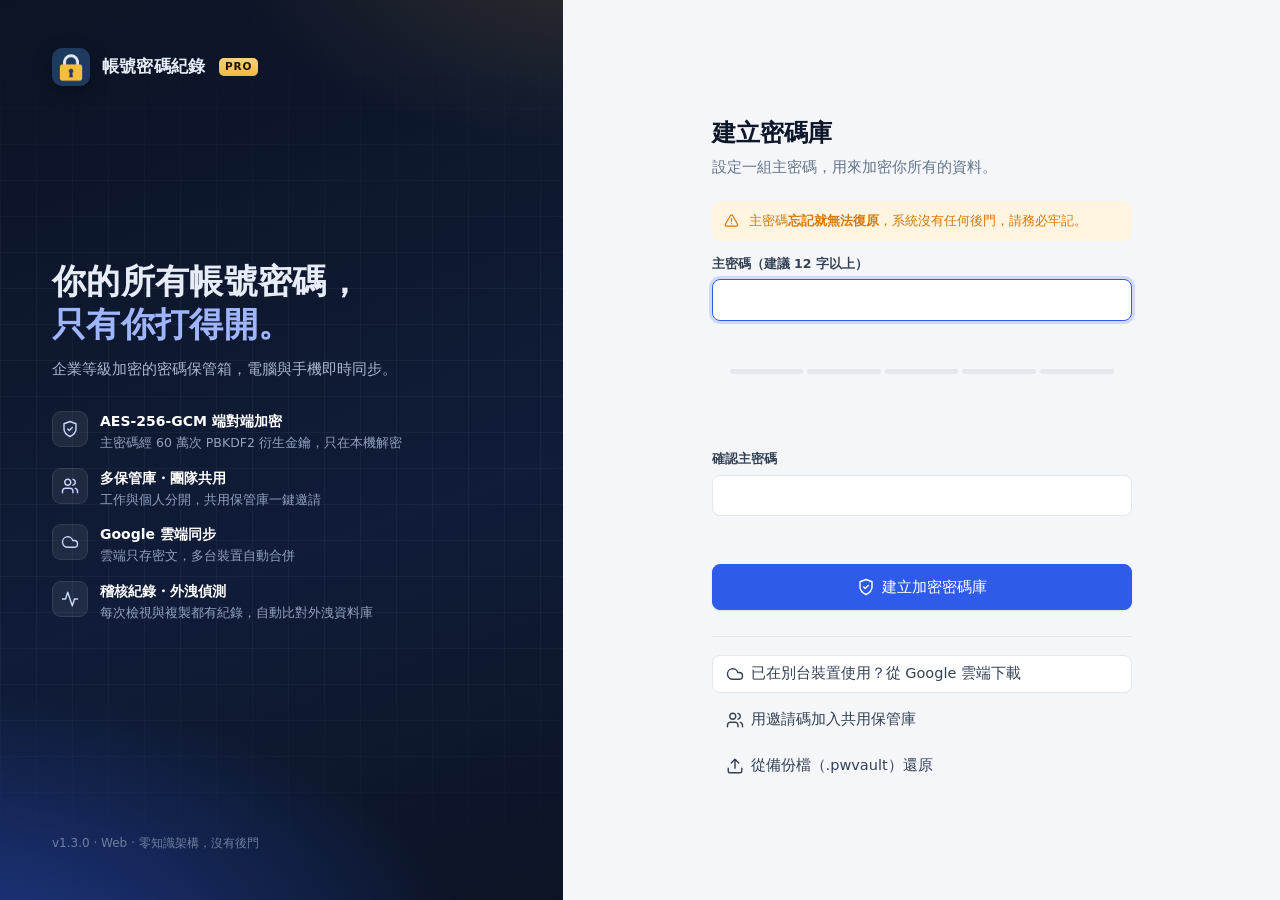
==== commit 7307afa6: "v1.3.0：企業版 PRO 功能 多種項目類型與自訂欄位、加密附件、回收桶、批次操作、使用統計、稽核紀錄、 多保管庫與共用保管庫（邀請碼、獨立同步密碼）、緊急存取包、外洩密碼檢查、 安全報告 PDF" ====
--- a/web/index.html
+++ b/web/index.html
@@ -3,7 +3,7 @@
 <head>
 <meta charset="utf-8">
 <meta name="viewport" content="width=device-width, initial-scale=1, viewport-fit=cover">
-<meta http-equiv="Content-Security-Policy" content="default-src 'self'; script-src 'self'; style-src 'self' 'unsafe-inline'; img-src 'self' data: blob:; connect-src 'self' https://script.google.com https://script.googleusercontent.com http://127.0.0.1:* http://localhost:*; object-src 'none'; base-uri 'none'; form-action 'none'">
+<meta http-equiv="Content-Security-Policy" content="default-src 'self'; script-src 'self'; style-src 'self' 'unsafe-inline'; img-src 'self' data: blob:; connect-src 'self' https://script.google.com https://script.googleusercontent.com https://api.pwnedpasswords.com http://127.0.0.1:* http://localhost:*; object-src 'none'; base-uri 'none'; form-action 'none'">
 <meta name="referrer" content="no-referrer">
 <meta name="theme-color" content="#1f3a5f">
 <meta name="apple-mobile-web-app-capable" content="yes">
@@ -12,14 +12,14 @@
 <link rel="manifest" href="manifest.webmanifest">
 <link rel="icon" href="icons/icon-192.png">
 <link rel="apple-touch-icon" href="icons/icon-180.png">
-<link rel="stylesheet" href="styles.css?v=4">
+<link rel="stylesheet" href="styles.css?v=5">
 </head>
 <body>
 <div id="app"><div class="center muted">載入中…</div></div>
 <div id="modal" class="modal hidden"></div>
 <div id="toast" class="toast hidden"></div>
-<script src="config.js?v=4"></script>
-<script src="vault.js?v=4"></script>
-<script src="app.js?v=4"></script>
+<script src="config.js?v=5"></script>
+<script src="vault.js?v=5"></script>
+<script src="app.js?v=5"></script>
 </body>
 </html>
--- a/web/styles.css
+++ b/web/styles.css
@@ -238,6 +238,74 @@
 .toast::before { content: ""; width: 8px; height: 8px; border-radius: 50%; background: var(--ok); flex: none; }
 .toast.bad::before { background: #f26b6b; }
 
+/* ===== PRO 功能元件 ===== */
+svg.i.flip { transform: rotate(180deg); }
+.badge.plain { background: var(--line-2); color: var(--text-2); }
+.vswitch { width: 100%; justify-content: flex-start; background: var(--side-2); border: 1px solid var(--side-line); color: #fff; box-shadow: none; margin-bottom: 12px; padding: 8px 10px; }
+.vswitch:hover { background: #1a2540; color: #fff; border-color: #2b3a5c; }
+.vswitch .lbl { flex: 1; text-align: left; overflow: hidden; text-overflow: ellipsis; }
+.vswitch svg { color: var(--side-muted); }
+.vdot { width: 10px; height: 10px; border-radius: 3px; flex: none; }
+.vtag { font-size: 10.5px; background: rgba(244, 183, 64, .18); color: var(--gold); border-radius: 4px; padding: 0 5px; font-weight: 700; }
+.vlist { display: grid; gap: 6px; }
+.vlist button { justify-content: flex-start; padding: 11px 12px; box-shadow: none; }
+.vlist button .lbl { flex: 1; text-align: left; }
+.vlist button.on { border-color: var(--primary); background: var(--primary-soft); color: var(--primary-ink); }
+.vpick { margin-bottom: 18px; }
+.bio-btn { margin-top: 10px; padding: 11px; width: 100%; }
+
+.list .bar .mbtns { display: flex; gap: 4px; align-items: center; }
+.list .bar .mbtns button { padding: 3px 8px; font-size: 12px; box-shadow: none; gap: 4px; }
+.list .bar.multi { background: var(--primary-soft); color: var(--primary-ink); padding-top: 8px; flex-wrap: wrap; gap: 6px; }
+.item .ck { color: var(--muted); display: flex; }
+.item.picked { background: var(--primary-soft); border-color: rgba(47, 91, 234, .25); }
+.item.picked .ck { color: var(--primary); }
+.item .clipc { color: var(--faint); display: flex; }
+.av svg { width: 19px; height: 19px; }
+.hero .av svg { width: 26px; height: 26px; }
+
+.card > h3 .h3btn { margin-left: auto; padding: 2px 8px; font-size: 12px; text-transform: none; letter-spacing: 0; }
+.fr.link { cursor: pointer; }
+.fr.link:hover { background: var(--subtle); }
+.fr.att .val a { font-weight: 500; }
+.notebody { padding: 14px 18px; white-space: pre-wrap; overflow-wrap: anywhere; font-size: 15px; min-height: 60px; }
+.grid-2 { display: grid; grid-template-columns: 1fr 1fr; gap: 0 14px; }
+.health .hbtns { display: grid; gap: 8px; }
+
+.cfrow { display: grid; grid-template-columns: 1fr 1.4fr auto auto; gap: 8px; align-items: center; margin-top: 10px; }
+.cfrow .check { margin: 0; font-size: 12.5px; white-space: nowrap; }
+
+.tpick { display: grid; grid-template-columns: repeat(3, 1fr); gap: 10px; }
+.tpick button { flex-direction: column; padding: 18px 8px; gap: 8px; font-size: 14px; box-shadow: none; }
+.tpick button:hover { border-color: var(--primary); background: var(--primary-soft); color: var(--primary-ink); }
+.tpick .ti { width: 44px; height: 44px; border-radius: 12px; display: grid; place-items: center; background: var(--primary-soft); color: var(--primary); }
+
+.dialog.wide { width: min(780px, 100%); }
+.tabs { display: flex; gap: 4px; border-bottom: 1px solid var(--line); margin: -4px 0 4px; overflow-x: auto; }
+.tabs button { border: 0; border-bottom: 2px solid transparent; border-radius: 0; box-shadow: none; background: none; padding: 9px 12px; color: var(--muted); }
+.tabs button.on { color: var(--primary); border-bottom-color: var(--primary); }
+.imgprev { background: var(--subtle); border-radius: 10px; display: grid; place-items: center; padding: 10px; }
+.imgprev img { max-width: 100%; max-height: 62vh; border-radius: 6px; }
+.prog { height: 8px; background: var(--line); border-radius: 4px; overflow: hidden; margin-top: 14px; }
+.prog i { display: block; height: 100%; width: 0; background: var(--primary); transition: width .2s; }
+.audit { margin-top: 12px; max-height: 52vh; overflow: auto; border: 1px solid var(--line); border-radius: 10px; }
+.audit table { width: 100%; border-collapse: collapse; font-size: 13px; }
+.audit th { position: sticky; top: 0; background: var(--subtle); text-align: left; font-size: 12px; color: var(--muted); padding: 8px 10px; border-bottom: 1px solid var(--line); }
+.audit td { padding: 7px 10px; border-bottom: 1px solid var(--line-2); vertical-align: top; }
+.audit tr.warnrow td { color: var(--danger); }
+
+.palette-wrap { position: fixed; inset: 0; z-index: 70; background: rgba(8, 12, 24, .45); backdrop-filter: blur(3px); display: flex; justify-content: center; align-items: flex-start; padding: 12vh 16px 16px; animation: fade .12s; }
+.palette { width: min(640px, 100%); background: var(--panel); border: 1px solid var(--line); border-radius: 16px; box-shadow: var(--sh-3); overflow: hidden; animation: pop .15s; }
+.palette .pin { display: flex; align-items: center; gap: 10px; padding: 14px 18px; border-bottom: 1px solid var(--line-2); color: var(--muted); }
+.palette .pin input { border: 0; box-shadow: none !important; padding: 4px 0; font-size: 17px; background: transparent; }
+.palette .plist { max-height: 50vh; overflow-y: auto; padding: 6px; }
+.prow { display: flex; align-items: center; gap: 12px; padding: 9px 12px; border-radius: 10px; cursor: pointer; }
+.prow .meta { flex: 1; min-width: 0; }
+.prow .t { font-weight: 600; } .prow .s { font-size: 12.5px; color: var(--muted); white-space: nowrap; overflow: hidden; text-overflow: ellipsis; }
+.prow.on { background: var(--primary-soft); }
+.ptype { font-size: 11.5px; color: var(--muted); }
+.palette .pfoot { display: flex; gap: 14px; flex-wrap: wrap; padding: 10px 16px; border-top: 1px solid var(--line-2); background: var(--subtle); font-size: 12px; color: var(--muted); }
+
 /* 平板 */
 @media (max-width: 1100px) {
   .shell { grid-template-columns: 210px minmax(250px, 320px) 1fr; }
@@ -267,5 +335,10 @@
   .fr .k { grid-column: 1 / -1; }
   .hist-row .when { width: auto; }
   .dialog .grid2 { grid-template-columns: 1fr; }
+  .grid-2 { grid-template-columns: 1fr; }
+  .tpick { grid-template-columns: repeat(2, 1fr); }
+  .cfrow { grid-template-columns: 1fr 1fr; }
+  .health { flex-wrap: wrap; }
+  .palette-wrap { padding-top: max(16px, env(safe-area-inset-top)); }
 }
 @media (min-width: 761px) { .menu-btn { display: none !important; } }
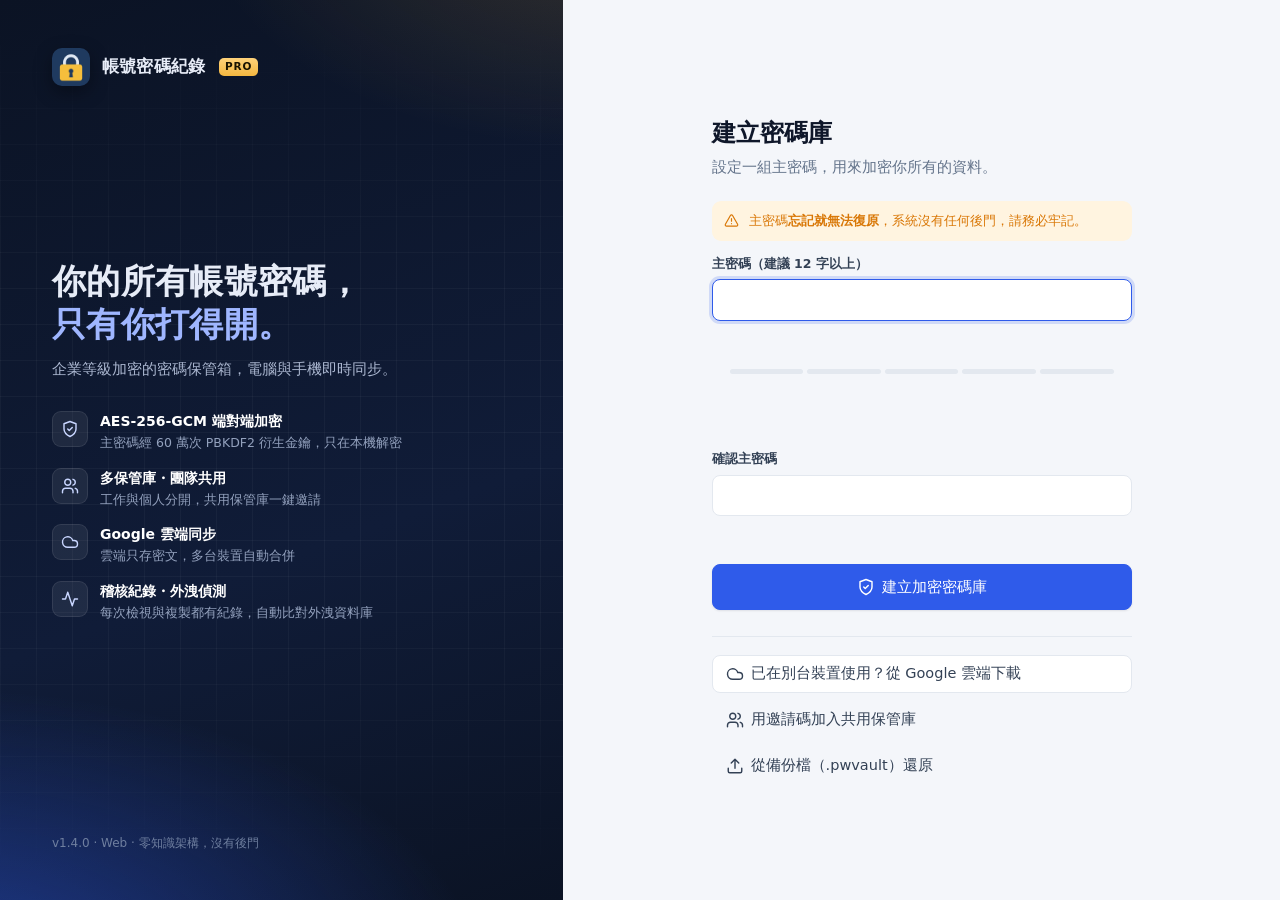
==== commit 43958ccf: "v1.4.0：Chrome/Edge 擴充功能、系統匣與開機啟動、鎖定螢幕時上鎖、更多匯入格式等 - 瀏覽器擴充功能（MV3）＋桌面版本機橋接 127.0.0.1:47321：配對確認碼、只接受擴充功" ====
--- a/web/index.html
+++ b/web/index.html
@@ -2,8 +2,8 @@
 <html lang="zh-Hant">
 <head>
 <meta charset="utf-8">
-<meta name="viewport" content="width=device-width, initial-scale=1, viewport-fit=cover">
-<meta http-equiv="Content-Security-Policy" content="default-src 'self'; script-src 'self'; style-src 'self' 'unsafe-inline'; img-src 'self' data: blob:; connect-src 'self' https://script.google.com https://script.googleusercontent.com https://api.pwnedpasswords.com http://127.0.0.1:* http://localhost:*; object-src 'none'; base-uri 'none'; form-action 'none'">
+<meta name="viewport" content="width=device-width, initial-scale=1, viewport-fit=cover, interactive-widget=resizes-content">
+<meta http-equiv="Content-Security-Policy" content="default-src 'self'; script-src 'self'; style-src 'self' 'unsafe-inline'; img-src 'self' data: blob: https:; connect-src 'self' https://script.google.com https://script.googleusercontent.com https://api.pwnedpasswords.com http://127.0.0.1:* http://localhost:*; object-src 'none'; base-uri 'none'; form-action 'none'">
 <meta name="referrer" content="no-referrer">
 <meta name="theme-color" content="#1f3a5f">
 <meta name="apple-mobile-web-app-capable" content="yes">
@@ -12,14 +12,15 @@
 <link rel="manifest" href="manifest.webmanifest">
 <link rel="icon" href="icons/icon-192.png">
 <link rel="apple-touch-icon" href="icons/icon-180.png">
-<link rel="stylesheet" href="styles.css?v=5">
+<link rel="stylesheet" href="styles.css?v=10">
 </head>
 <body>
 <div id="app"><div class="center muted">載入中…</div></div>
 <div id="modal" class="modal hidden"></div>
 <div id="toast" class="toast hidden"></div>
-<script src="config.js?v=5"></script>
-<script src="vault.js?v=5"></script>
-<script src="app.js?v=5"></script>
+<script src="config.js?v=10"></script>
+<script src="vendor/qrcode.js?v=10"></script>
+<script src="vault.js?v=10"></script>
+<script src="app.js?v=10"></script>
 </body>
 </html>
--- a/web/styles.css
+++ b/web/styles.css
@@ -108,7 +108,8 @@
 .notice svg { margin-top: 2px; }
 
 /* ===== 主畫面 ===== */
-.shell { display: grid; grid-template-columns: 236px minmax(280px, 380px) 1fr; height: 100vh; height: 100dvh; }
+.shell { display: grid; grid-template-columns: 236px clamp(280px, 24vw, 420px) 1fr; height: 100vh; height: 100dvh; }
+@media (min-width: 1800px) { .shell { grid-template-columns: 260px clamp(320px, 22vw, 460px) 1fr; } body { font-size: 15px; } }
 .side { background: var(--side); color: var(--side-text); overflow: hidden; padding: 16px 12px 12px; display: flex; flex-direction: column; border-right: 1px solid var(--side-line); min-height: 0; }
 .side .logo { padding: 2px 8px 14px; color: #fff; font-size: 14.5px; gap: 10px; white-space: nowrap; }
 .side .nav { flex: 1; min-height: 0; overflow-y: auto; margin: 0 -12px; padding: 0 12px 12px; scrollbar-width: thin; scrollbar-color: var(--side-line) transparent; }
@@ -158,7 +159,10 @@
 .empty .ei { width: 52px; height: 52px; margin: 0 auto 12px; border-radius: 14px; display: grid; place-items: center; background: var(--primary-soft); color: var(--primary); }
 
 .detail { overflow-y: auto; min-width: 0; background: var(--bg); }
-.dwrap { max-width: 860px; margin: 0 auto; padding: 22px 28px 48px; }
+.dwrap { padding: 22px 28px 48px; }
+/* 內容卡片：寬螢幕自動分兩欄（像報紙一樣由上往下排），窄螢幕單欄 */
+.dcols { columns: 2 400px; column-gap: 14px; margin-top: 14px; }
+.dcols > .card { break-inside: avoid; margin: 0 0 14px; display: block; width: 100%; }
 .hero { display: flex; gap: 16px; align-items: center; background: var(--panel); border: 1px solid var(--line); border-radius: var(--r-lg); padding: 18px 20px; box-shadow: var(--sh-1); }
 .hero .av { width: 54px; height: 54px; border-radius: 13px; font-size: 22px; }
 .hero .ht { flex: 1; min-width: 0; }
@@ -306,6 +310,14 @@
 .ptype { font-size: 11.5px; color: var(--muted); }
 .palette .pfoot { display: flex; gap: 14px; flex-wrap: wrap; padding: 10px 16px; border-top: 1px solid var(--line-2); background: var(--subtle); font-size: 12px; color: var(--muted); }
 
+/* 網站圖示：疊在字母頭像上，載入失敗會被移除 */
+.av { position: relative; overflow: hidden; }
+.av img.fav { position: absolute; inset: 0; width: 100%; height: 100%; object-fit: contain; padding: 6px; background: #fff; }
+/* 切到背景時模糊（App 切換畫面不露出內容） */
+body.privacy #app, body.privacy #modal { filter: blur(18px); }
+.qrbox { background: #fff; border-radius: 12px; padding: 12px; width: min(320px, 100%); margin: 0 auto; }
+.qrbox svg { width: 100%; height: auto; display: block; }
+
 /* 平板 */
 @media (max-width: 1100px) {
   .shell { grid-template-columns: 210px minmax(250px, 320px) 1fr; }
@@ -313,7 +325,9 @@
   .fr { grid-template-columns: 90px 1fr auto; }
 }
 /* 手機：單欄 */
-@media (max-width: 760px) {
+/* 手機（直向），以及橫向拿的手機（寬但很矮） */
+@media (max-width: 760px), (pointer: coarse) and (max-height: 500px) {
+  .list .top .menu-btn { display: inline-flex !important; }
   .auth { grid-template-columns: 1fr; }
   .auth-brand { padding: 28px 22px 24px; padding-top: max(28px, env(safe-area-inset-top)); }
   .auth-brand h1 { font-size: 24px; margin-top: 22px; }
@@ -335,10 +349,41 @@
   .fr .k { grid-column: 1 / -1; }
   .hist-row .when { width: auto; }
   .dialog .grid2 { grid-template-columns: 1fr; }
+  /* 手機：對話框改成貼齊螢幕的全版面（底部上滑），不留邊、不超出 */
+  .modal { padding: 0; align-items: flex-end; }
+  .dialog, .dialog.wide { width: 100%; max-height: 100vh; max-height: 100dvh; border-radius: 18px 18px 0 0; padding: 0 16px; border-left: 0; border-right: 0; border-bottom: 0;
+    animation: sheet .22s ease-out; }
+  .dialog.wide { height: 100vh; height: 100dvh; border-radius: 0; padding-top: env(safe-area-inset-top); }
+  .dialog > h3 { margin: 0 -16px 12px; padding: 16px; }
+  .dialog .btns { margin: 16px -16px 0; padding: 12px 16px calc(12px + env(safe-area-inset-bottom)); }
+  .dialog .btns button { flex: 1; }
+  .tabs { display: grid; grid-template-columns: repeat(4, 1fr); gap: 0; }
+  .tabs button { padding: 10px 2px; font-size: 13px; white-space: normal; line-height: 1.25; }
+  .dialog section { padding: 12px; }
+  .audit { max-height: none; }
+  .palette-wrap { padding: 0; align-items: stretch; }
+  .palette { border-radius: 0; border: 0; height: 100vh; height: 100dvh; display: flex; flex-direction: column; padding-top: env(safe-area-inset-top); }
+  .palette .plist { max-height: none; flex: 1; }
+  .palette .pfoot { display: none; }
+  .list .items { padding-bottom: calc(16px + env(safe-area-inset-bottom)); }
+  .dwrap { padding-bottom: calc(40px + env(safe-area-inset-bottom)); padding-left: max(14px, env(safe-area-inset-left)); padding-right: max(14px, env(safe-area-inset-right)); }
+  .formbar { padding-bottom: calc(8px + env(safe-area-inset-bottom)); }
+  .formbar button { flex: 1; }
+  .toast { bottom: calc(20px + env(safe-area-inset-bottom)); }
+  .hero .av { width: 46px; height: 46px; font-size: 19px; }
+  .hero h2 { font-size: 18px; }
+  .kpis { grid-template-columns: repeat(2, 1fr); }
+  .kpi .kv { font-size: 24px; }
   .grid-2 { grid-template-columns: 1fr; }
   .tpick { grid-template-columns: repeat(2, 1fr); }
   .cfrow { grid-template-columns: 1fr 1fr; }
   .health { flex-wrap: wrap; }
-  .palette-wrap { padding-top: max(16px, env(safe-area-inset-top)); }
-}
-@media (min-width: 761px) { .menu-btn { display: none !important; } }
+}
+.menu-btn { display: none !important; }
+@keyframes sheet { from { transform: translateY(40px); opacity: 0; } }
+/* 觸控裝置：輸入框至少 16px，iPhone 才不會點進去就自動放大整頁 */
+@media (pointer: coarse), (max-width: 760px) {
+  input, select, textarea { font-size: 16px; }
+  .list .bar select { font-size: 14px; }
+  html, body { overflow-x: hidden; }
+}
